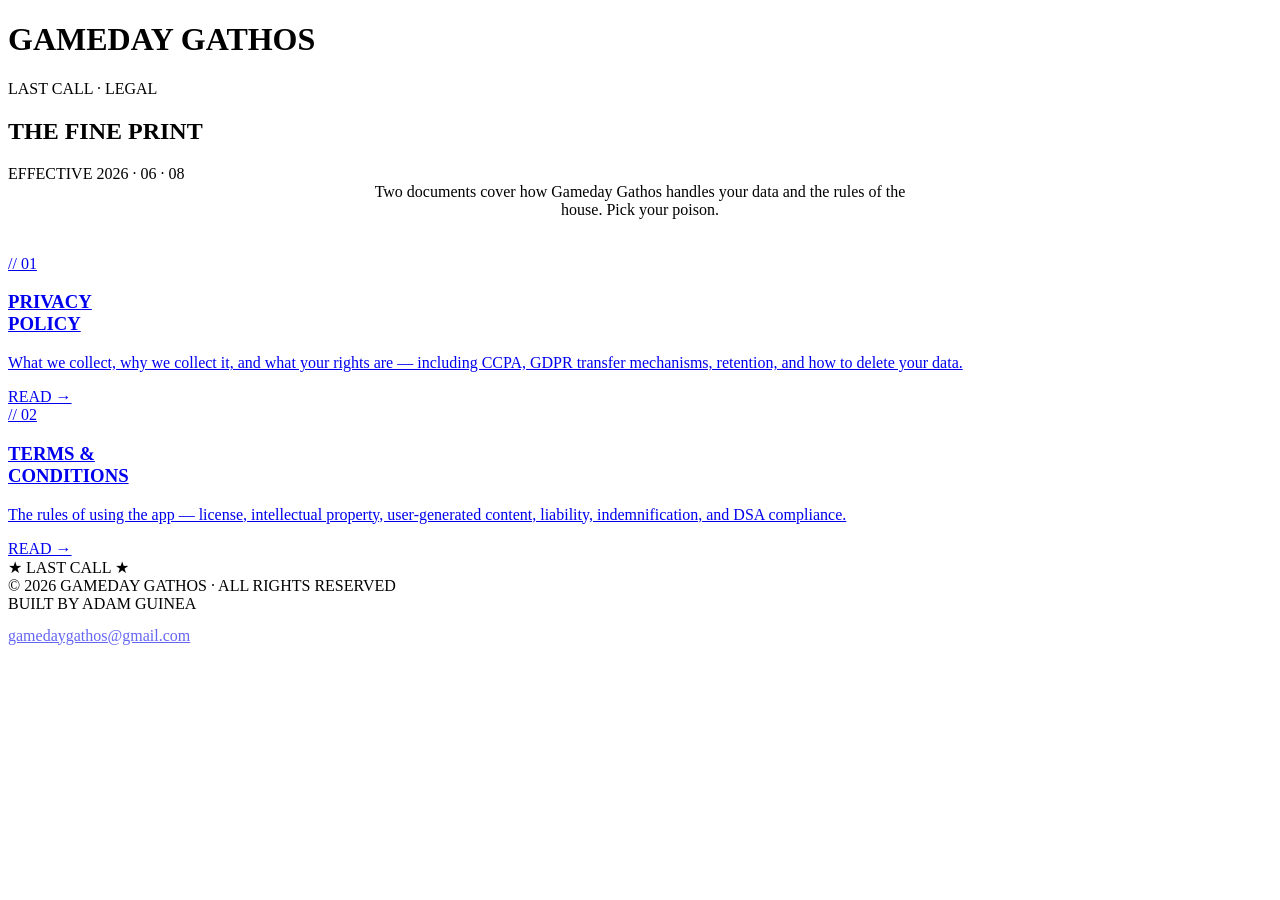
==== index.html @ 04353e7c "Add initial legal documents HTML page" ====
<!doctype html>
<html lang="en">
<head>
<meta charset="utf-8">
<meta name="viewport" content="width=device-width, initial-scale=1">
<title>Legal · Gameday Gathos</title>
<meta name="description" content="Legal documents for the Gameday Gathos application — Privacy Policy and Terms &amp; Conditions.">
<link rel="preconnect" href="https://fonts.googleapis.com">
<link rel="preconnect" href="https://fonts.gstatic.com" crossorigin>
<link href="https://fonts.googleapis.com/css2?family=Bungee&family=Monoton&family=Outfit:wght@400;500;600;700&family=JetBrains+Mono:wght@400;700&display=swap" rel="stylesheet">
<link rel="stylesheet" href="styles.css">
</head>
<body>
<div class="container">

  <header class="hero">
    <h1 class="wordmark">GAMEDAY GATHOS</h1>
    <div class="kicker">LAST CALL · LEGAL</div>
    <h2 class="hero-title">THE FINE PRINT</h2>
    <div class="effective">EFFECTIVE 2026 · 06 · 08</div>
  </header>

  <p style="text-align: center; color: var(--cream); max-width: 560px; margin: 0 auto 36px;">
    Two documents cover how Gameday Gathos handles your data and the rules of the house. Pick your poison.
  </p>

  <div class="doc-grid">
    <a href="privacy.html" class="doc-tile pink">
      <div class="tile-kicker">// 01</div>
      <h3 class="tile-title">PRIVACY<br>POLICY</h3>
      <p class="tile-body">What we collect, why we collect it, and what your rights are — including CCPA, GDPR transfer mechanisms, retention, and how to delete your data.</p>
      <div class="tile-arrow">READ →</div>
    </a>
    <a href="terms.html" class="doc-tile cyan">
      <div class="tile-kicker">// 02</div>
      <h3 class="tile-title">TERMS &amp;<br>CONDITIONS</h3>
      <p class="tile-body">The rules of using the app — license, intellectual property, user-generated content, liability, indemnification, and DSA compliance.</p>
      <div class="tile-arrow">READ →</div>
    </a>
  </div>

  <footer class="footer">
    <div class="sign-off">★ LAST CALL ★</div>
    <div>© 2026 GAMEDAY GATHOS · ALL RIGHTS RESERVED</div>
    <div>BUILT BY ADAM GUINEA</div>
    <div style="margin-top: 14px; opacity: 0.6;">
      <a href="mailto:gamedaygathos@gmail.com">gamedaygathos@gmail.com</a>
    </div>
  </footer>

</div>
</body>
</html>
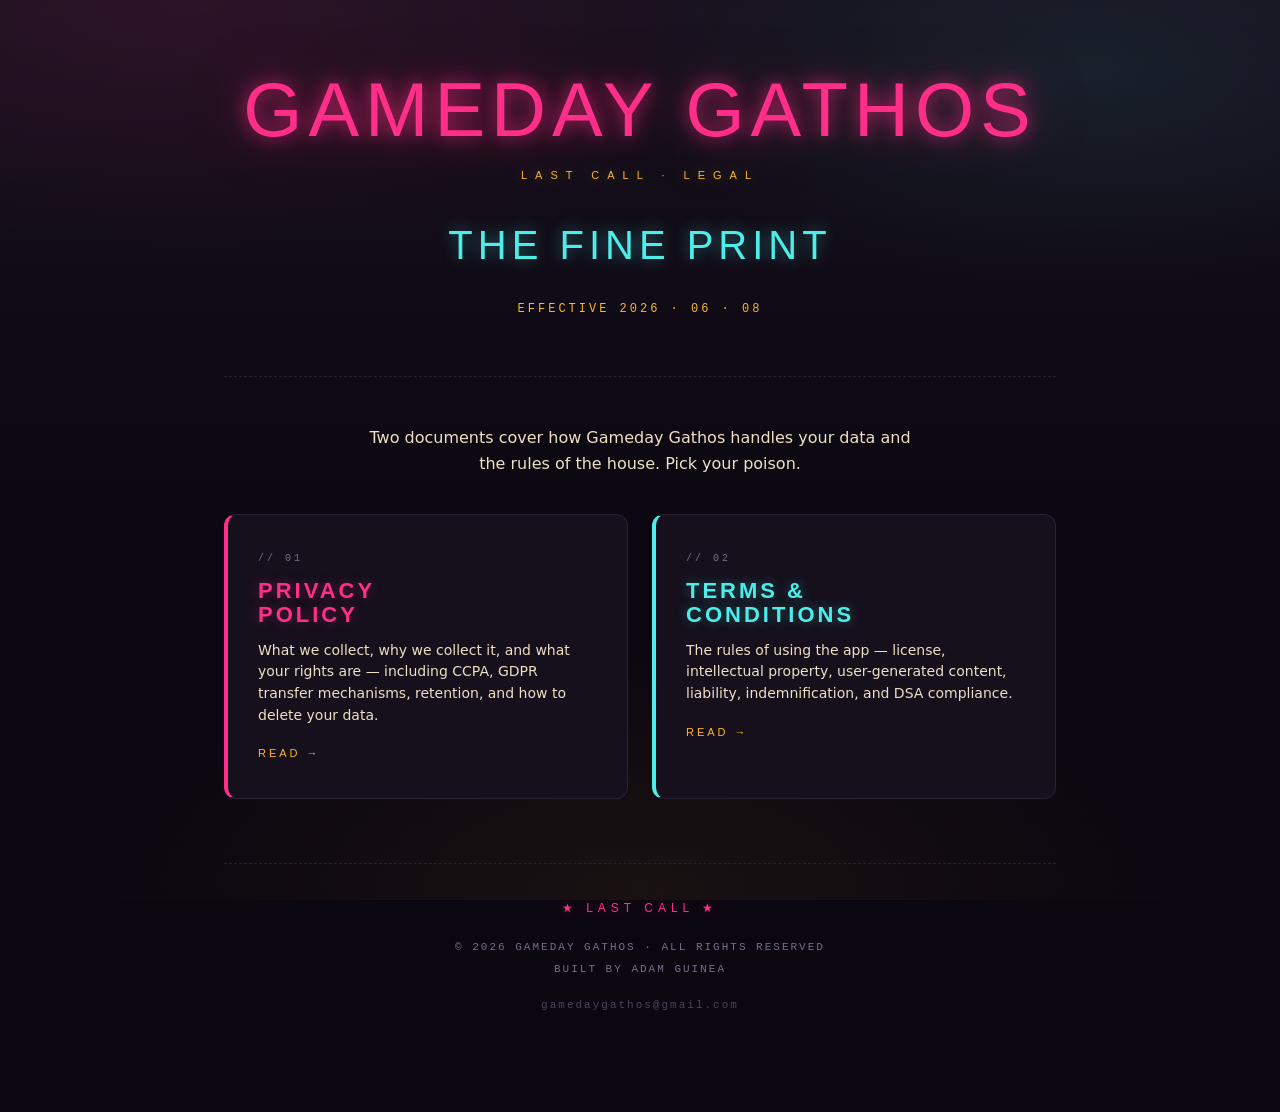
==== commit ccb327ac: "Add favicon link to index.html" ====
--- a/index.html
+++ b/index.html
@@ -9,6 +9,7 @@
 <link rel="preconnect" href="https://fonts.gstatic.com" crossorigin>
 <link href="https://fonts.googleapis.com/css2?family=Bungee&family=Monoton&family=Outfit:wght@400;500;600;700&family=JetBrains+Mono:wght@400;700&display=swap" rel="stylesheet">
 <link rel="stylesheet" href="styles.css">
+  <link rel="icon" href="favicon.svg" type="image/svg+xml">
 </head>
 <body>
 <div class="container">
--- a/styles.css
+++ b/styles.css
@@ -0,0 +1,398 @@
+:root {
+  --ink: #0B0710;
+  --velvet: #15101C;
+  --booth: #1F1729;
+  --brass: #2B2034;
+  --bone: #F5EDD8;
+  --cream: #EDE0C4;
+  --ash-dim: #7A6B8A;
+  --neon-pink: #FF2E88;
+  --neon-cyan: #4DEEEA;
+  --amber: #FFB627;
+  --ember: #FF4D4D;
+}
+
+* { box-sizing: border-box; }
+
+html, body {
+  margin: 0;
+  padding: 0;
+  background: var(--ink);
+  color: var(--bone);
+  font-family: 'Outfit', system-ui, -apple-system, sans-serif;
+  font-size: 16px;
+  line-height: 1.65;
+  -webkit-font-smoothing: antialiased;
+}
+
+body {
+  min-height: 100vh;
+  background:
+    radial-gradient(ellipse 80% 50% at 15% 0%, rgba(255, 46, 136, 0.10), transparent 60%),
+    radial-gradient(ellipse 60% 40% at 85% 8%, rgba(77, 238, 234, 0.08), transparent 60%),
+    radial-gradient(ellipse 70% 50% at 50% 100%, rgba(255, 182, 39, 0.06), transparent 60%),
+    linear-gradient(180deg, var(--velvet) 0%, var(--ink) 60%);
+  background-attachment: fixed;
+}
+
+/* CRT scanlines */
+body::before {
+  content: '';
+  position: fixed;
+  inset: 0;
+  background: repeating-linear-gradient(0deg,
+    rgba(255, 255, 255, 0.022) 0px,
+    rgba(255, 255, 255, 0.022) 1px,
+    transparent 1px,
+    transparent 3px);
+  pointer-events: none;
+  z-index: 1;
+  mix-blend-mode: overlay;
+}
+
+.container {
+  max-width: 880px;
+  margin: 0 auto;
+  padding: 56px 24px 96px;
+  position: relative;
+  z-index: 2;
+}
+
+/* ── BACK LINK ──────────────────────────────── */
+.back-link {
+  display: inline-block;
+  font-family: 'Bungee', sans-serif;
+  font-size: 11px;
+  letter-spacing: 3px;
+  color: var(--ash-dim);
+  text-decoration: none;
+  margin-bottom: 32px;
+  padding: 6px 12px;
+  border: 1px solid var(--brass);
+  border-radius: 6px;
+  transition: color .15s, border-color .15s, background .15s;
+}
+.back-link:hover {
+  color: var(--neon-cyan);
+  border-color: var(--neon-cyan);
+  background: rgba(77, 238, 234, 0.06);
+}
+
+/* ── HERO ─────────────────────────────────────── */
+.hero {
+  text-align: center;
+  padding: 16px 0 56px;
+  border-bottom: 1px dashed var(--brass);
+  margin-bottom: 48px;
+}
+.wordmark {
+  font-family: 'Monoton', sans-serif;
+  font-weight: 400;
+  font-size: clamp(40px, 7vw, 76px);
+  color: var(--neon-pink);
+  letter-spacing: 6px;
+  text-shadow:
+    0 0 18px rgba(255, 46, 136, 0.7),
+    0 0 42px rgba(255, 46, 136, 0.4),
+    0 0 80px rgba(255, 46, 136, 0.25);
+  line-height: 1;
+  margin: 0;
+}
+.kicker {
+  font-family: 'Bungee', sans-serif;
+  color: var(--amber);
+  letter-spacing: 8px;
+  font-size: 11px;
+  margin-top: 18px;
+  text-shadow: 0 0 12px rgba(255, 182, 39, 0.4);
+}
+.hero-title {
+  font-family: 'Bungee', sans-serif;
+  font-weight: 400;
+  color: var(--neon-cyan);
+  font-size: clamp(26px, 4.4vw, 40px);
+  letter-spacing: 5px;
+  margin: 28px 0 10px;
+  text-shadow: 0 0 16px rgba(77, 238, 234, 0.45);
+}
+.hero-title.pink {
+  color: var(--neon-pink);
+  text-shadow: 0 0 16px rgba(255, 46, 136, 0.45);
+}
+.effective {
+  font-family: 'JetBrains Mono', monospace;
+  color: var(--amber);
+  font-size: 12px;
+  letter-spacing: 3px;
+  margin-top: 22px;
+}
+
+/* ── TOC ──────────────────────────────────────── */
+.toc {
+  background: var(--velvet);
+  border: 1px solid var(--brass);
+  border-left: 4px solid var(--neon-cyan);
+  border-radius: 10px;
+  padding: 22px 26px 24px;
+  margin-bottom: 56px;
+}
+.toc.pink { border-left-color: var(--neon-pink); }
+.toc.pink .toc-title { color: var(--neon-pink); }
+.toc-title {
+  font-family: 'Bungee', sans-serif;
+  color: var(--neon-cyan);
+  font-size: 12px;
+  letter-spacing: 4px;
+  margin: 0 0 16px;
+}
+.toc-columns {
+  display: grid;
+  grid-template-columns: 1fr 1fr;
+  gap: 4px 28px;
+}
+.toc a {
+  color: var(--cream);
+  text-decoration: none;
+  font-size: 14px;
+  display: block;
+  padding: 5px 0;
+  border-bottom: 1px solid transparent;
+  transition: color .15s, border-color .15s, transform .15s;
+}
+.toc a::before {
+  content: '›';
+  color: var(--ash-dim);
+  margin-right: 8px;
+  transition: color .15s;
+}
+.toc a:hover { color: var(--neon-pink); }
+.toc a:hover::before { color: var(--neon-pink); }
+
+/* ── CARDS ────────────────────────────────────── */
+.card {
+  background: var(--velvet);
+  border: 1px solid var(--brass);
+  border-radius: 12px;
+  padding: 40px 40px 28px;
+  margin-bottom: 40px;
+  position: relative;
+}
+.card.pink  { border-left: 4px solid var(--neon-pink); }
+.card.cyan  { border-left: 4px solid var(--neon-cyan); }
+.card.amber { border-left: 4px solid var(--amber); }
+
+.section-title {
+  font-family: 'Bungee', sans-serif;
+  font-weight: 400;
+  font-size: 26px;
+  letter-spacing: 4px;
+  margin: 0 0 6px;
+  line-height: 1.1;
+}
+.card.pink  .section-title { color: var(--neon-pink); text-shadow: 0 0 14px rgba(255, 46, 136, 0.35); }
+.card.cyan  .section-title { color: var(--neon-cyan); text-shadow: 0 0 14px rgba(77, 238, 234, 0.35); }
+.card.amber .section-title { color: var(--amber); text-shadow: 0 0 14px rgba(255, 182, 39, 0.35); }
+
+.section-tag {
+  font-family: 'JetBrains Mono', monospace;
+  font-size: 11px;
+  letter-spacing: 2px;
+  color: var(--ash-dim);
+  margin-bottom: 28px;
+  display: block;
+}
+
+.subsection {
+  font-family: 'Bungee', sans-serif;
+  font-weight: 400;
+  color: var(--amber);
+  letter-spacing: 3px;
+  font-size: 13px;
+  margin: 36px 0 14px;
+  display: block;
+  line-height: 1.3;
+}
+.subsection::before {
+  content: '▸ ';
+  color: var(--neon-pink);
+}
+
+p {
+  color: var(--cream);
+  margin: 0 0 16px;
+}
+
+strong {
+  color: var(--bone);
+  font-weight: 600;
+}
+
+ul {
+  list-style: none;
+  padding: 0;
+  margin: 6px 0 20px;
+}
+ul li {
+  position: relative;
+  padding: 5px 0 5px 24px;
+  color: var(--cream);
+}
+ul li::before {
+  content: '◆';
+  position: absolute;
+  left: 0;
+  top: 7px;
+  color: var(--neon-pink);
+  font-size: 9px;
+}
+
+a {
+  color: var(--neon-cyan);
+  text-decoration: none;
+  border-bottom: 1px dotted rgba(77, 238, 234, 0.6);
+  transition: color .15s, border-color .15s, text-shadow .15s;
+}
+a:hover {
+  color: var(--amber);
+  border-bottom-color: var(--amber);
+  text-shadow: 0 0 8px rgba(255, 182, 39, 0.5);
+}
+
+.callout {
+  background: var(--booth);
+  border-left: 3px solid var(--amber);
+  padding: 16px 20px;
+  border-radius: 6px;
+  margin: 20px 0;
+  font-family: 'JetBrains Mono', monospace;
+  font-size: 13px;
+  color: var(--cream);
+  letter-spacing: 0.5px;
+}
+.callout strong {
+  color: var(--amber);
+  font-family: 'Bungee', sans-serif;
+  font-weight: 400;
+  letter-spacing: 2px;
+  display: block;
+  margin-bottom: 6px;
+  font-size: 12px;
+}
+
+.contact-line {
+  font-family: 'JetBrains Mono', monospace;
+  background: var(--booth);
+  border: 1px solid var(--brass);
+  border-left: 3px solid var(--neon-pink);
+  border-radius: 6px;
+  padding: 14px 18px;
+  margin: 18px 0;
+  font-size: 13px;
+  color: var(--bone);
+  letter-spacing: 0.5px;
+}
+.contact-line a {
+  color: var(--neon-pink);
+  border-bottom-color: rgba(255, 46, 136, 0.6);
+}
+.contact-line a:hover {
+  color: var(--amber);
+  border-bottom-color: var(--amber);
+}
+
+/* ── FOOTER ───────────────────────────────────── */
+.footer {
+  text-align: center;
+  margin-top: 64px;
+  padding-top: 32px;
+  border-top: 1px dashed var(--brass);
+  color: var(--ash-dim);
+  font-size: 11px;
+  font-family: 'JetBrains Mono', monospace;
+  letter-spacing: 2px;
+  line-height: 2;
+}
+.footer .sign-off {
+  font-family: 'Bungee', sans-serif;
+  color: var(--neon-pink);
+  font-size: 12px;
+  letter-spacing: 5px;
+  margin-bottom: 16px;
+  text-shadow: 0 0 10px rgba(255, 46, 136, 0.35);
+}
+.footer a {
+  color: var(--ash-dim);
+  border-bottom-color: transparent;
+}
+.footer a:hover {
+  color: var(--neon-cyan);
+  border-bottom-color: var(--neon-cyan);
+}
+
+/* ── INDEX LANDING ─────────────────────────────── */
+.doc-grid {
+  display: grid;
+  grid-template-columns: 1fr 1fr;
+  gap: 24px;
+  margin-top: 16px;
+}
+.doc-tile {
+  display: block;
+  background: var(--velvet);
+  border: 1px solid var(--brass);
+  border-radius: 12px;
+  padding: 36px 30px;
+  text-decoration: none;
+  border-bottom: 1px solid var(--brass);
+  transition: transform .18s, border-color .18s, box-shadow .18s, background .18s;
+}
+.doc-tile.pink { border-left: 4px solid var(--neon-pink); }
+.doc-tile.cyan { border-left: 4px solid var(--neon-cyan); }
+.doc-tile:hover {
+  transform: translateY(-3px);
+  background: var(--booth);
+}
+.doc-tile.pink:hover { box-shadow: 0 0 30px rgba(255, 46, 136, 0.25); border-color: var(--neon-pink); }
+.doc-tile.cyan:hover { box-shadow: 0 0 30px rgba(77, 238, 234, 0.25); border-color: var(--neon-cyan); }
+
+.doc-tile .tile-kicker {
+  font-family: 'JetBrains Mono', monospace;
+  font-size: 10px;
+  letter-spacing: 3px;
+  color: var(--ash-dim);
+  margin-bottom: 12px;
+}
+.doc-tile .tile-title {
+  font-family: 'Bungee', sans-serif;
+  font-size: 22px;
+  letter-spacing: 3px;
+  margin: 0 0 12px;
+  line-height: 1.1;
+}
+.doc-tile.pink .tile-title { color: var(--neon-pink); text-shadow: 0 0 12px rgba(255, 46, 136, 0.35); }
+.doc-tile.cyan .tile-title { color: var(--neon-cyan); text-shadow: 0 0 12px rgba(77, 238, 234, 0.35); }
+.doc-tile .tile-body {
+  color: var(--cream);
+  font-size: 14px;
+  line-height: 1.55;
+  margin-bottom: 18px;
+}
+.doc-tile .tile-arrow {
+  font-family: 'Bungee', sans-serif;
+  font-size: 11px;
+  letter-spacing: 3px;
+  color: var(--amber);
+}
+
+@media (max-width: 640px) {
+  .container { padding: 36px 16px 64px; }
+  .toc-columns { grid-template-columns: 1fr; }
+  .doc-grid { grid-template-columns: 1fr; }
+  .card { padding: 28px 22px 20px; border-radius: 10px; }
+  .section-title { font-size: 22px; letter-spacing: 3px; }
+  .wordmark { letter-spacing: 4px; }
+}
+
+:target {
+  scroll-margin-top: 24px;
+}
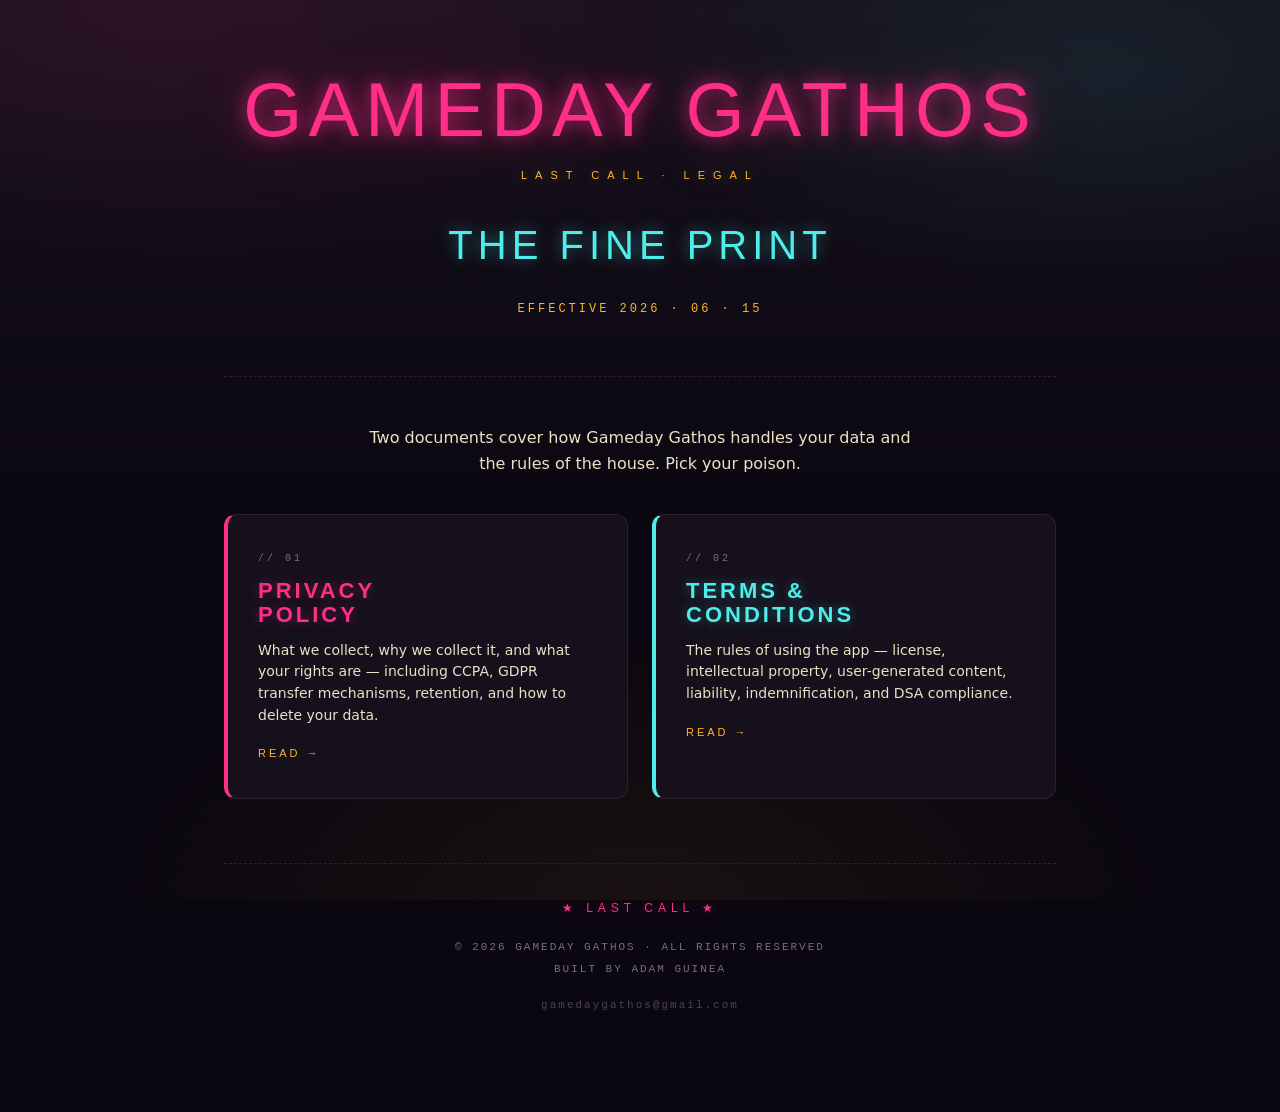
==== commit e287e66e: "Change effective date from June 8 to June 15 Updated the effective date in the document header." ====
--- a/index.html
+++ b/index.html
@@ -8,8 +8,8 @@
 <link rel="preconnect" href="https://fonts.googleapis.com">
 <link rel="preconnect" href="https://fonts.gstatic.com" crossorigin>
 <link href="https://fonts.googleapis.com/css2?family=Bungee&family=Monoton&family=Outfit:wght@400;500;600;700&family=JetBrains+Mono:wght@400;700&display=swap" rel="stylesheet">
+<link rel="icon" href="favicon.svg" type="image/svg+xml">
 <link rel="stylesheet" href="styles.css">
-  <link rel="icon" href="favicon.svg" type="image/svg+xml">
 </head>
 <body>
 <div class="container">
@@ -18,7 +18,7 @@
     <h1 class="wordmark">GAMEDAY GATHOS</h1>
     <div class="kicker">LAST CALL · LEGAL</div>
     <h2 class="hero-title">THE FINE PRINT</h2>
-    <div class="effective">EFFECTIVE 2026 · 06 · 08</div>
+    <div class="effective">EFFECTIVE 2026 · 06 · 15</div>
   </header>
 
   <p style="text-align: center; color: var(--cream); max-width: 560px; margin: 0 auto 36px;">
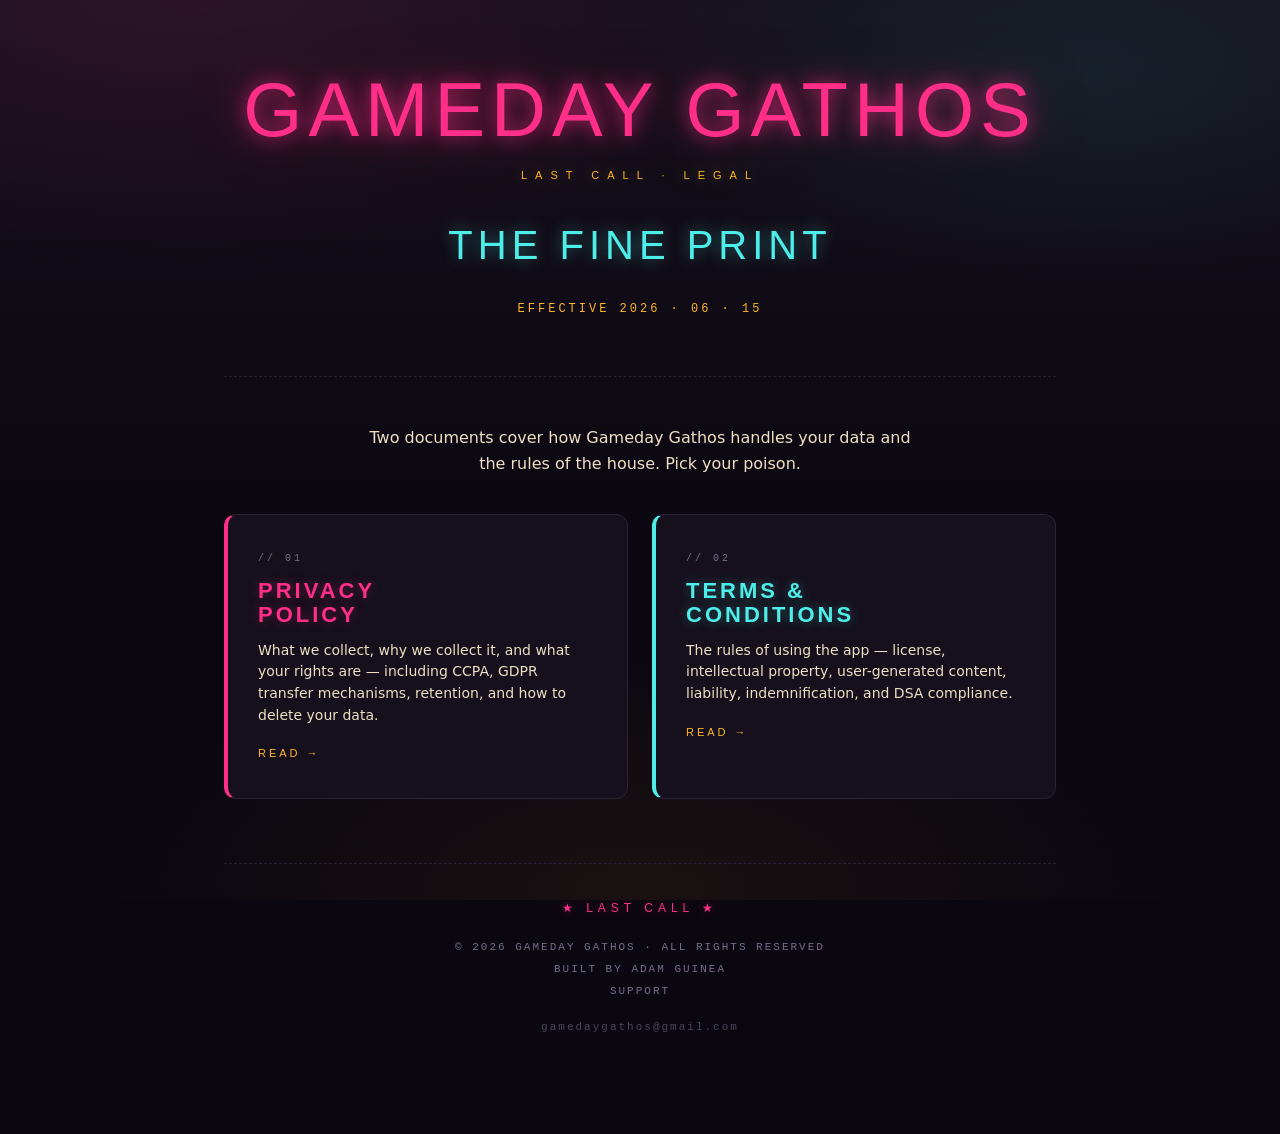
==== commit 9d5ac32e: "Add support link to footer in index.html" ====
--- a/index.html
+++ b/index.html
@@ -44,6 +44,7 @@
     <div class="sign-off">★ LAST CALL ★</div>
     <div>© 2026 GAMEDAY GATHOS · ALL RIGHTS RESERVED</div>
     <div>BUILT BY ADAM GUINEA</div>
+    <div><a href="support.html">SUPPORT</a></div>
     <div style="margin-top: 14px; opacity: 0.6;">
       <a href="mailto:gamedaygathos@gmail.com">gamedaygathos@gmail.com</a>
     </div>
